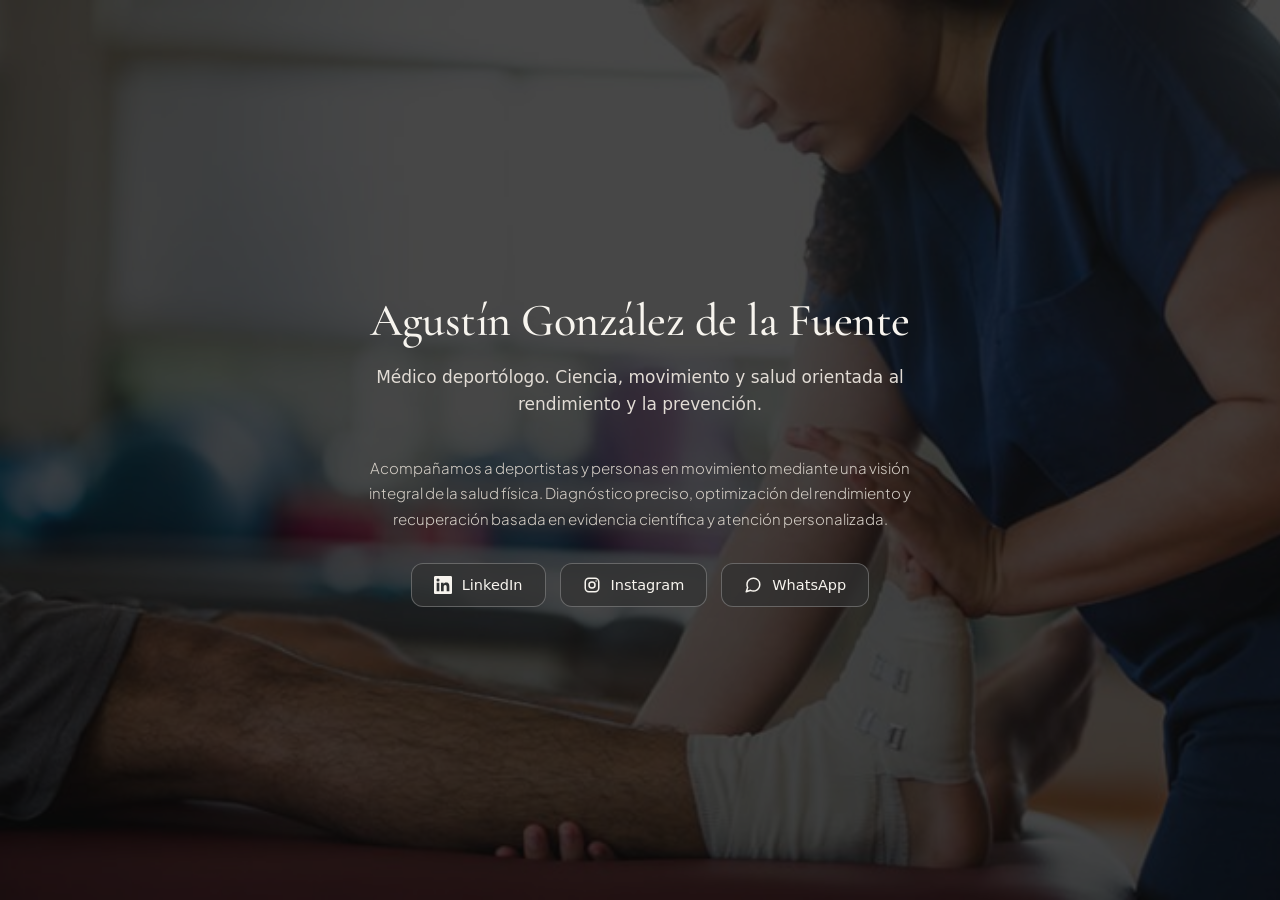
==== index2.html @ b2ecc8db "Add files via upload" ====
<!DOCTYPE html>
<html lang="es">
<head>
    <meta charset="UTF-8">
    <meta name="viewport" content="width=device-width, initial-scale=1.0">
    <title>Agustín González de la Fuente - Médico Deportólogo</title>
    <!-- Importamos fuentes de alta gama desde Google Fonts -->
    <link rel="preconnect" href="https://fonts.googleapis.com">
    <link rel="preconnect" href="https://fonts.gstatic.com" crossorigin>
    <link href="https://fonts.googleapis.com/css2?family=Cormorant+Garamond:ital,wght@0,400;0,500;1,400&family=Plus+Jakarta+Sans:wght@300;400;500&display=swap" rel="stylesheet">
    
    <!-- Conectamos con el archivo CSS -->
    <link rel="stylesheet" href="style.css">
    
    <!-- Estilos específicos con velo negro exagerado para probar legibilidad -->
    <style>
        body, html {
            font-family: 'Plus Jakarta Sans', sans-serif;
        }
        .hero-titulo {
            font-family: 'Cormorant Garamond', serif;
            font-size: 46px;
            font-weight: 500;
            letter-spacing: -0.5px;
        }
        /* Fondo con la imagen */
        .hero-background {
            background-image: url('clinica deporte web 2.jpg');
        }
        /* Velo negro exagerado (opacidad alta al 75% para máxima legibilidad) */
        .hero-overlay {
            background-color: rgba(10, 10, 10, 0.75); 
        }
        /* Botones con borde redondeado */
        .btn-minimal {
            border-radius: 12px;
        }
        /* Estilo para el párrafo extendido */
        .hero-bio-extendida {
            font-size: 15px;
            color: #d1cbc3;
            margin-bottom: 32px;
            line-height: 1.7;
            font-weight: 300;
            max-width: 580px;
            margin-left: auto;
            margin-right: auto;
        }
    </style>
</head>
<body>

    <!-- Contenedor con la imagen de fondo y el velo oscuro profundo -->
    <div class="hero-background">
        <div class="hero-overlay"></div>
        
        <div class="hero-contenido">
            <h1 class="hero-titulo">Agustín González de la Fuente</h1>
            <p class="hero-subtitulo">Médico deportólogo. Ciencia, movimiento y salud orientada al rendimiento y la prevención.</p>
            
            <!-- Texto extendido -->
            <p class="hero-bio-extendida">
                Acompañamos a deportistas y personas en movimiento mediante una visión integral de la salud física. Diagnóstico preciso, optimización del rendimiento y recuperación basada en evidencia científica y atención personalizada.
            </p>

            <!-- Botones minimalistas -->
            <div class="contenedor-botones">
                <!-- LinkedIn -->
                <a href="#" target="_blank" rel="noopener noreferrer" class="btn-minimal">
                    <svg class="icono-svg" xmlns="http://www.w3.org/2000/svg" width="18" height="18" viewBox="0 0 24 24" fill="currentColor">
                        <path d="M20.447 20.452h-3.554v-5.569c0-1.328-.027-3.037-1.852-3.037-1.853 0-2.136 1.445-2.136 2.939v5.667H9.35V9h3.414v1.561h.049c.476-.9 1.637-1.85 3.37-1.85 3.601 0 4.267 2.37 4.267 5.455v6.286zM5.337 7.433a2.062 2.062 0 1 1 0-4.124 2.062 2.062 0 0 1 0 4.124zM7.119 20.452H3.555V9h3.564v11.452zM22.225 0H1.771C.792 0 0 .774 0 1.729v20.542C0 23.227.792 24 1.771 24h20.451C23.2 24 24 23.227 24 22.271V1.729C24 .774 23.2 0 22.222 0h.003z"/>
                    </svg>
                    <span>LinkedIn</span>
                </a>

                <!-- Instagram -->
                <a href="#" target="_blank" rel="noopener noreferrer" class="btn-minimal">
                    <svg class="icono-svg" xmlns="http://www.w3.org/2000/svg" width="18" height="18" viewBox="0 0 24 24" fill="none" stroke="currentColor" stroke-width="2" stroke-linecap="round" stroke-linejoin="round">
                        <rect x="3" y="3" width="18" height="18" rx="5"/>
                        <circle cx="12" cy="12" r="4"/>
                        <circle cx="17.5" cy="6.5" r="1" fill="currentColor" stroke="none"/>
                    </svg>
                    <span>Instagram</span>
                </a>

                <!-- WhatsApp -->
                <a href="#" target="_blank" rel="noopener noreferrer" class="btn-minimal">
                    <svg class="icono-svg" xmlns="http://www.w3.org/2000/svg" width="18" height="18" viewBox="0 0 24 24" fill="none" stroke="currentColor" stroke-width="2" stroke-linecap="round" stroke-linejoin="round">
                        <path d="M21 11.5a8.38 8.38 0 0 1-.9 3.8 8.5 8.5 0 0 1-7.6 4.7 8.38 8.38 0 0 1-3.8-.9L3 21l1.9-5.7a8.38 8.38 0 0 1-.9-3.8 8.5 8.5 0 0 1 4.7-7.6 8.38 8.38 0 0 1 3.8-.9h.5a8.48 8.48 0 0 1 8 8v.5z"/>
                    </svg>
                    <span>WhatsApp</span>
                </a>
            </div>
        </div>
    </div>

</body>
</html>
---- style.css ----
/* Configuración general de la página inmersiva */
* {
    margin: 0;
    padding: 0;
    box-sizing: border-box;
}

body, html {
    height: 100%;
    font-family: 'Georgia', 'Times New Roman', serif;
}

/* Contenedor principal con la foto de fondo */
.hero-background {
    position: relative;
    width: 100%;
    height: 100vh;
    background-image: url('clinica deporte web.jpg');
    background-size: cover;
    background-position: center;
    display: flex;
    align-items: center;
    justify-content: center;
}

/* Velo oscuro sutil (Overlay) para asegurar que la foto brille pero el texto sea legible */
.hero-overlay {
    position: absolute;
    top: 0;
    left: 0;
    width: 100%;
    height: 100%;
    background-color: rgba(20, 20, 20, 0.45);
    z-index: 1;
}

/* Contenido flotante central */
.hero-contenido {
    position: relative;
    z-index: 2;
    text-align: center;
    max-width: 680px;
    padding: 0 24px;
    color: #f7f4ee;
}

/* Título H1 elegante */
.hero-titulo {
    font-size: 38px;
    font-weight: 400;
    letter-spacing: -0.5px;
    margin-bottom: 16px;
    line-height: 1.2;
}

/* Breve bio / subtítulo */
.hero-subtitulo {
    font-size: 17px;
    color: #e2dcd5;
    margin-bottom: 36px;
    line-height: 1.6;
    font-family: system-ui, -apple-system, sans-serif;
    font-weight: 300;
}

/* Contenedor de botones */
.contenedor-botones {
    display: flex;
    justify-content: center;
    gap: 14px;
    flex-wrap: wrap;
}

/* Estilo de los botones minimalistas */
.btn-minimal {
    display: inline-flex;
    align-items: center;
    gap: 10px;
    background-color: rgba(50, 50, 50, 0.75);
    color: #f7f4ee;
    border: 1px solid rgba(255, 255, 255, 0.25);
    padding: 12px 22px;
    border-radius: 6px;
    text-decoration: none;
    font-size: 14.5px;
    font-family: system-ui, -apple-system, sans-serif;
    font-weight: 500;
    backdrop-filter: blur(4px);
    transition: all 0.3s ease;
}

/* Efecto Hover: Pasa a blanco con texto oscuro */
.btn-minimal:hover {
    background-color: #ffffff;
    color: #1a1a1a;
    border-color: #ffffff;
    transform: translateY(-2px);
}

/* Ajustes para celulares */
@media (max-width: 600px) {
    .hero-titulo {
        font-size: 28px;
    }
    .hero-subtitulo {
        font-size: 15px;
    }
    .contenedor-botones {
        flex-direction: column;
        align-items: stretch;
    }
    .btn-minimal {
        justify-content: center;
    }
}
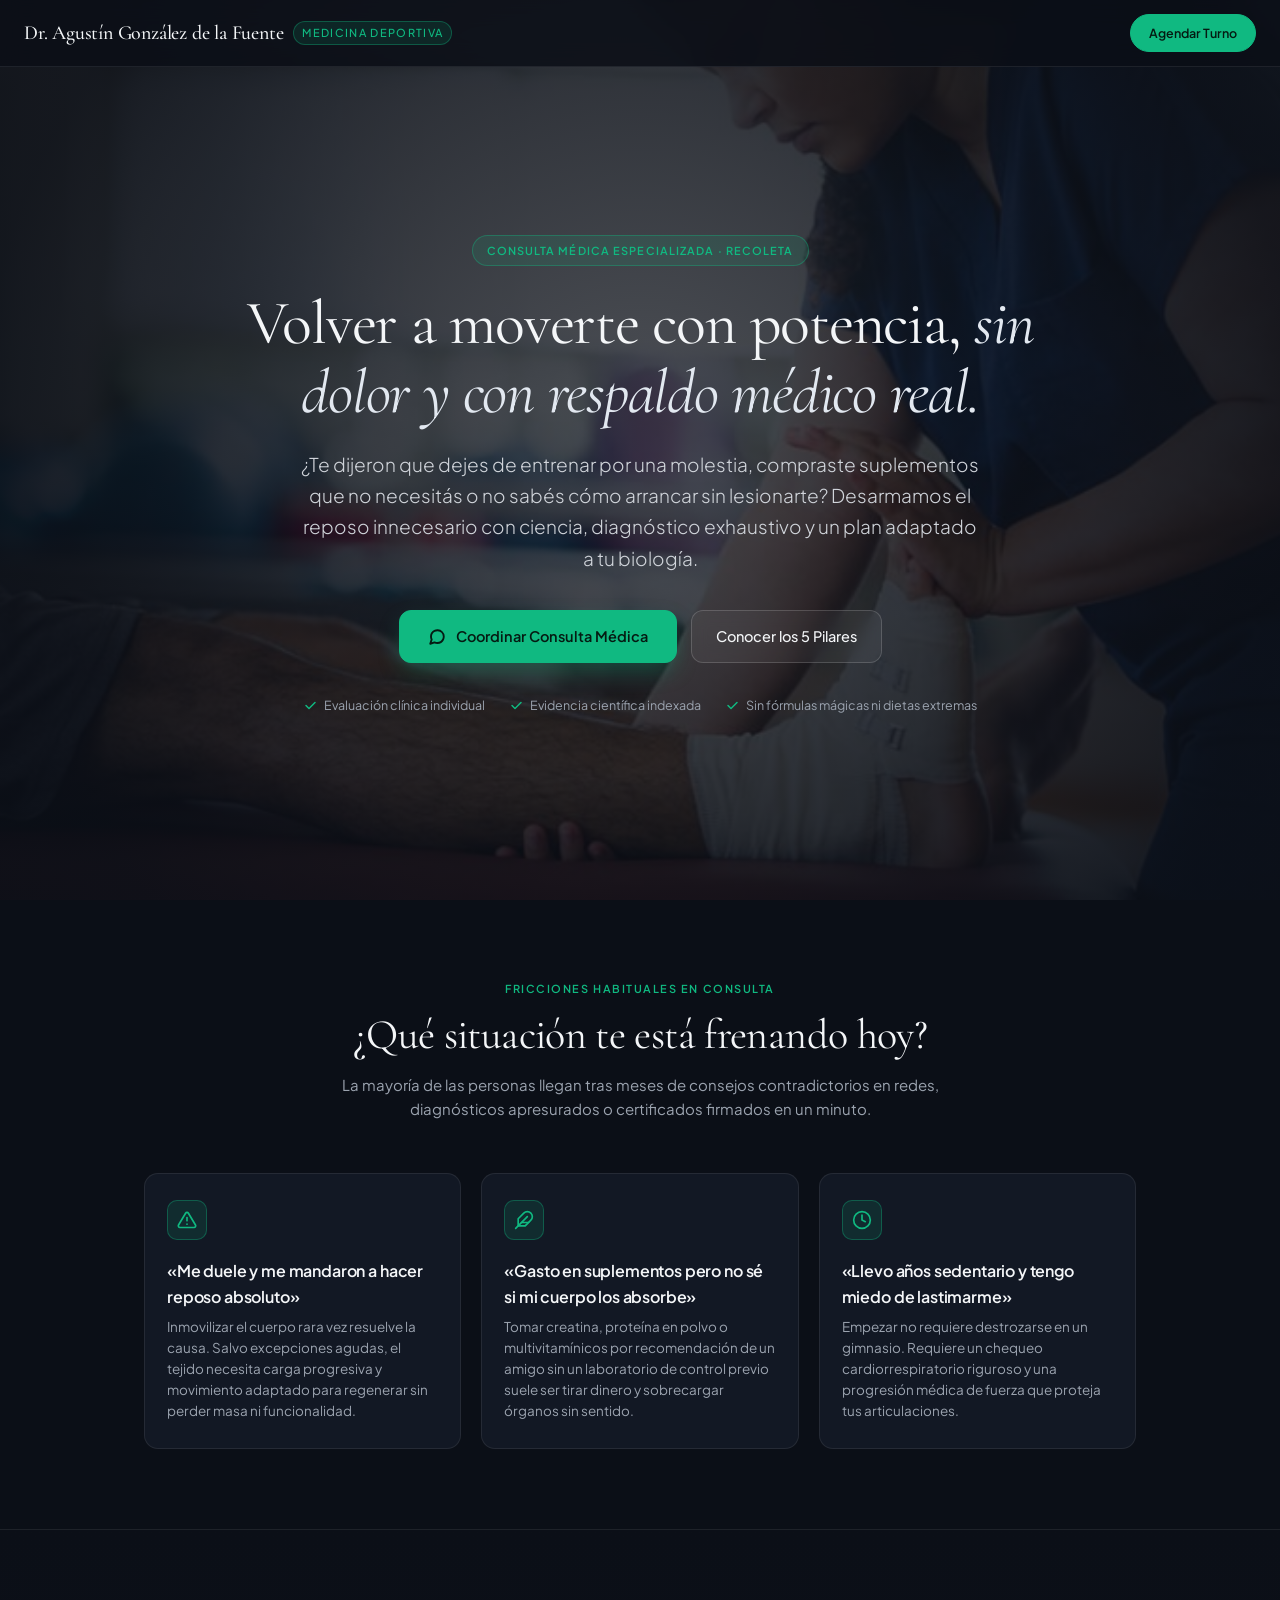
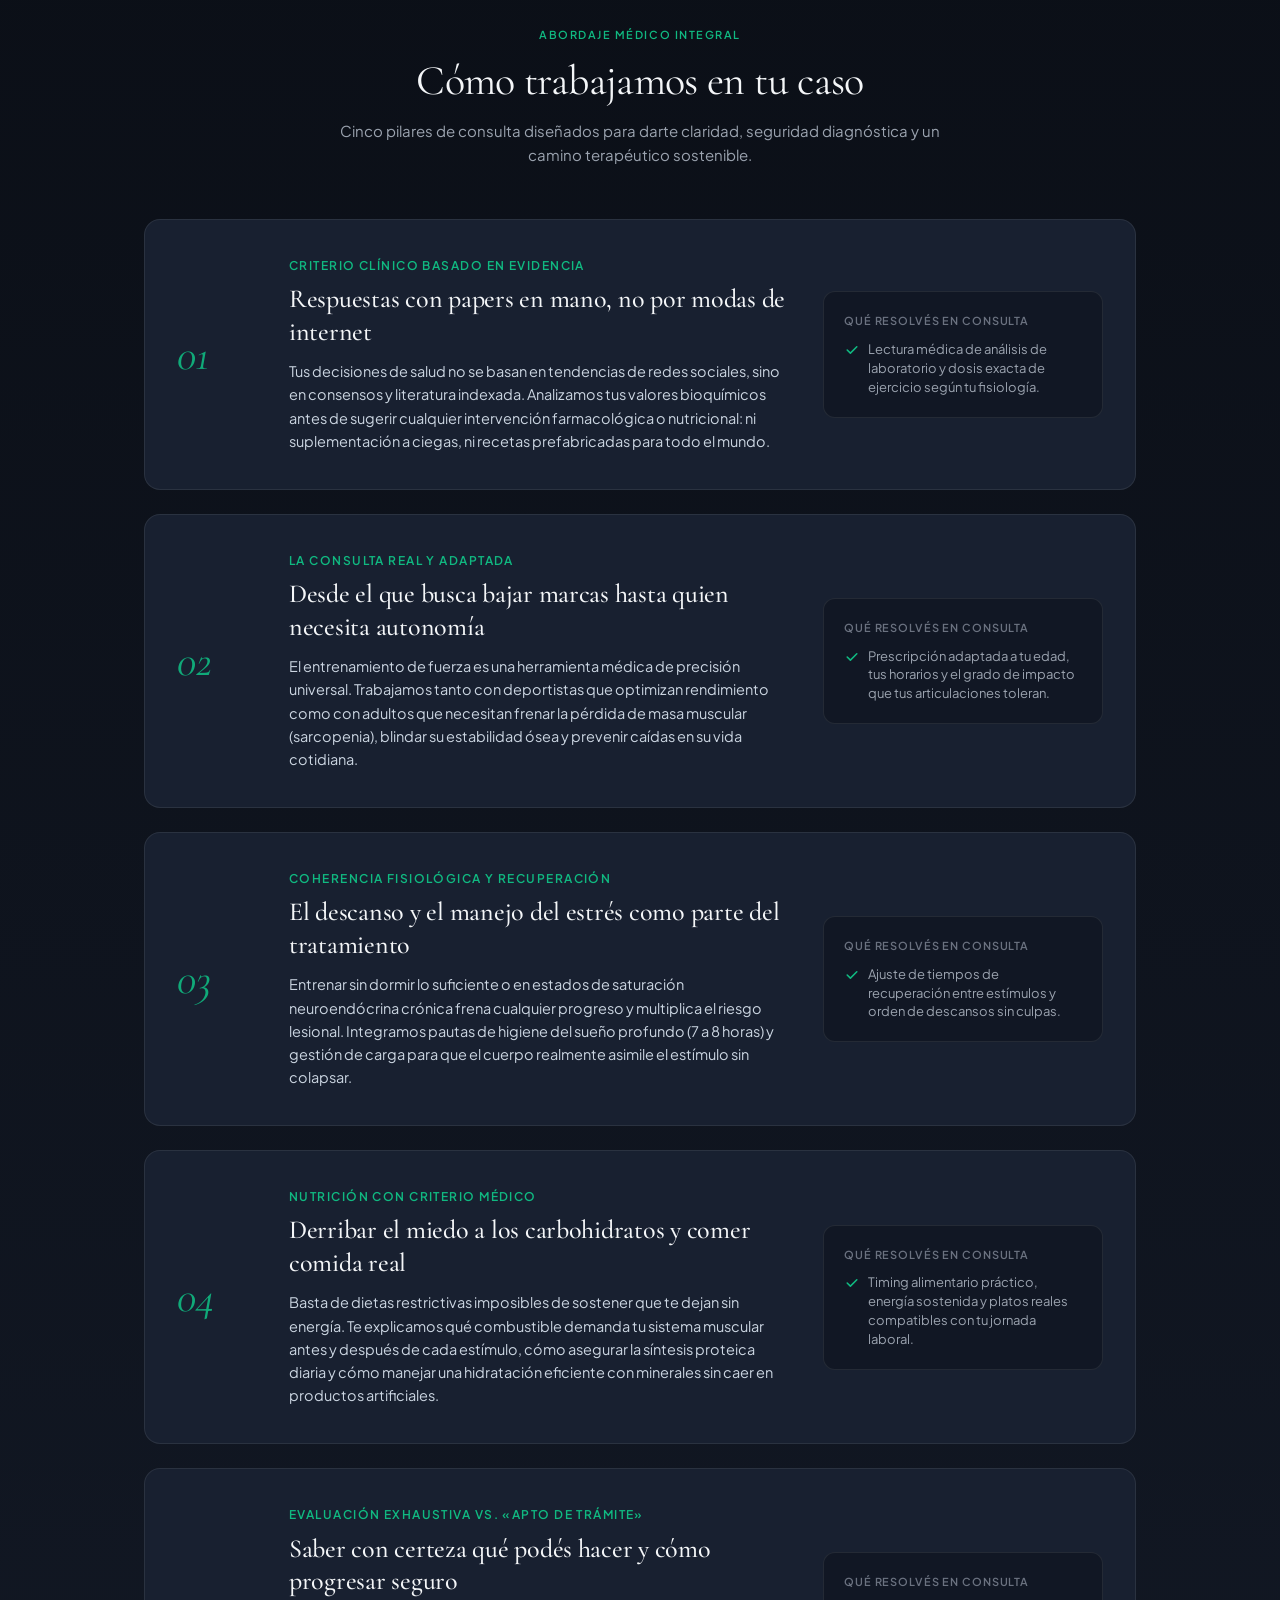
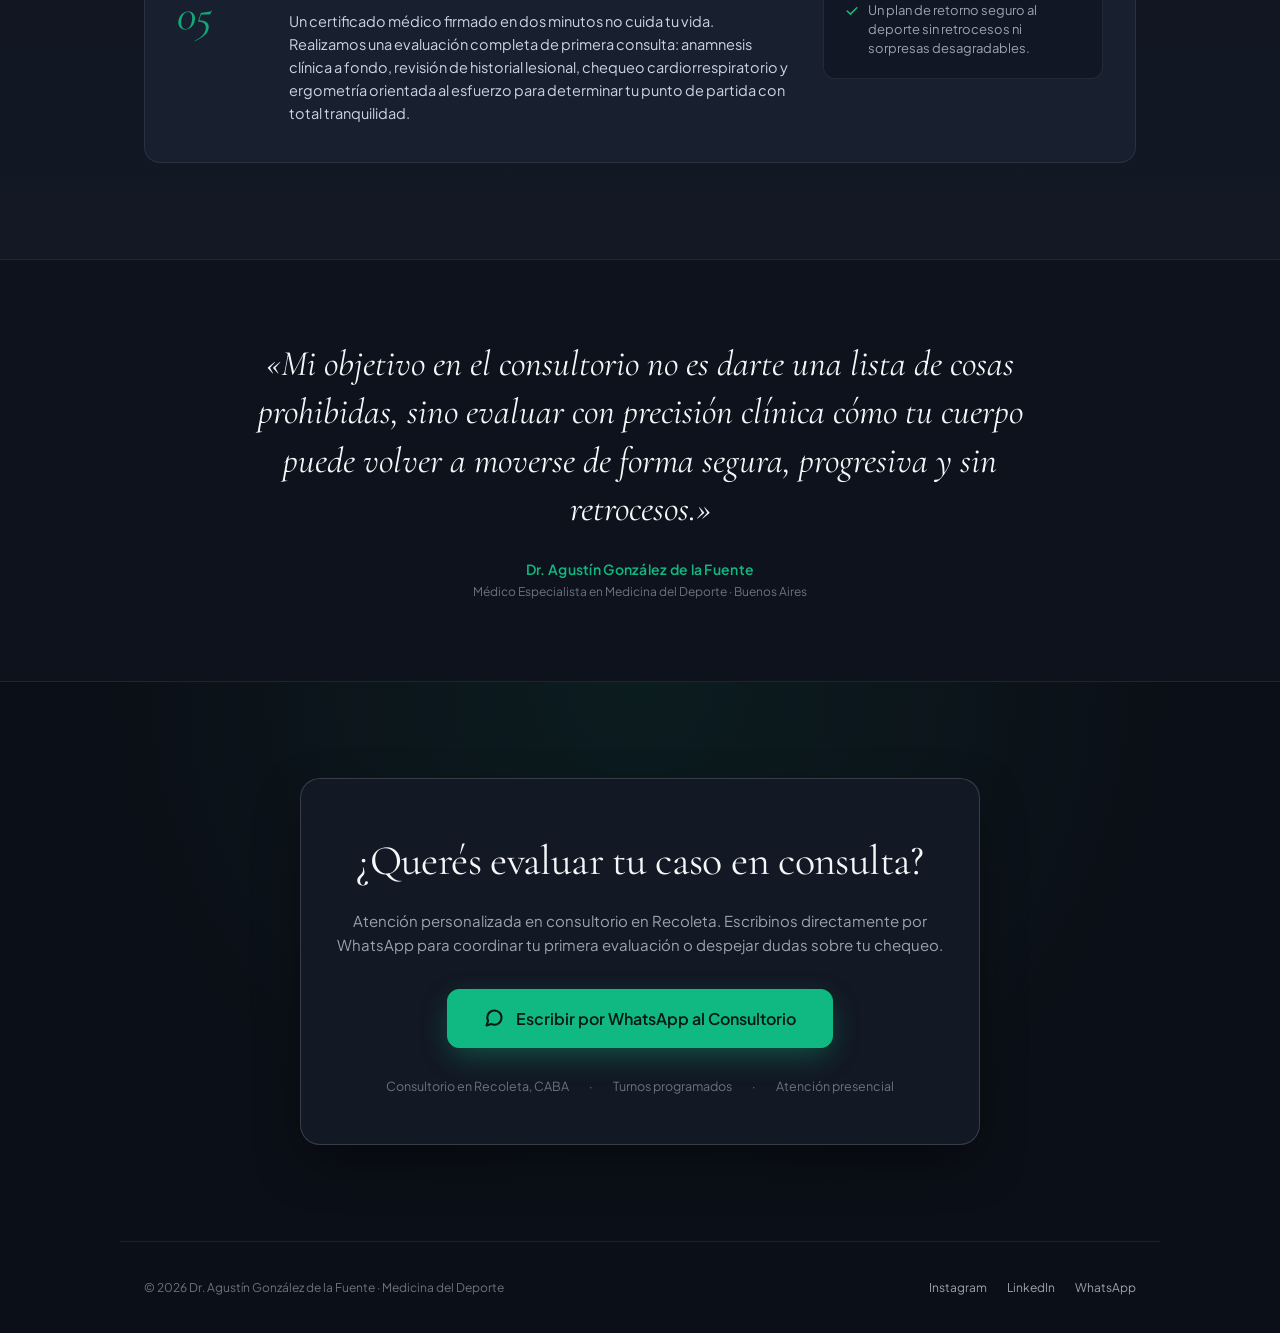
==== commit 07065b19: "Add files via upload" ====
--- a/index2.html
+++ b/index2.html
@@ -1,98 +1,924 @@
 <!DOCTYPE html>
 <html lang="es">
 <head>
-    <meta charset="UTF-8">
-    <meta name="viewport" content="width=device-width, initial-scale=1.0">
-    <title>Agustín González de la Fuente - Médico Deportólogo</title>
-    <!-- Importamos fuentes de alta gama desde Google Fonts -->
-    <link rel="preconnect" href="https://fonts.googleapis.com">
-    <link rel="preconnect" href="https://fonts.gstatic.com" crossorigin>
-    <link href="https://fonts.googleapis.com/css2?family=Cormorant+Garamond:ital,wght@0,400;0,500;1,400&family=Plus+Jakarta+Sans:wght@300;400;500&display=swap" rel="stylesheet">
-    
-    <!-- Conectamos con el archivo CSS -->
-    <link rel="stylesheet" href="style.css">
-    
-    <!-- Estilos específicos con velo negro exagerado para probar legibilidad -->
-    <style>
-        body, html {
-            font-family: 'Plus Jakarta Sans', sans-serif;
-        }
-        .hero-titulo {
-            font-family: 'Cormorant Garamond', serif;
-            font-size: 46px;
-            font-weight: 500;
-            letter-spacing: -0.5px;
-        }
-        /* Fondo con la imagen */
-        .hero-background {
-            background-image: url('clinica deporte web 2.jpg');
-        }
-        /* Velo negro exagerado (opacidad alta al 75% para máxima legibilidad) */
-        .hero-overlay {
-            background-color: rgba(10, 10, 10, 0.75); 
-        }
-        /* Botones con borde redondeado */
-        .btn-minimal {
-            border-radius: 12px;
-        }
-        /* Estilo para el párrafo extendido */
-        .hero-bio-extendida {
-            font-size: 15px;
-            color: #d1cbc3;
-            margin-bottom: 32px;
-            line-height: 1.7;
-            font-weight: 300;
-            max-width: 580px;
-            margin-left: auto;
-            margin-right: auto;
-        }
-    </style>
+  <meta charset="UTF-8">
+  <meta name="viewport" content="width=device-width, initial-scale=1.0">
+  <title>Dr. Agustín González de la Fuente · Medicina Deportiva & Rendimiento</title>
+  <meta name="description" content="Medicina del deporte con criterio clínico. Evaluación integral, retorno al movimiento sin dolor, nutrición basada en evidencia y prescripción médica personalizada en Recoleta, Buenos Aires.">
+  <link rel="preconnect" href="https://fonts.googleapis.com">
+  <link rel="preconnect" href="https://fonts.gstatic.com" crossorigin>
+  <link href="https://fonts.googleapis.com/css2?family=Cormorant+Garamond:ital,wght@0,400;0,500;0,600;1,400&family=Plus+Jakarta+Sans:wght@300;400;500;600;700&display=swap" rel="stylesheet">
+  <style>
+    *, *::before, *::after {
+      box-sizing: border-box;
+      margin: 0;
+      padding: 0;
+    }
+
+    :root {
+      --bg-dark: #0B0F17;
+      --bg-surface: #121824;
+      --bg-card: #182030;
+      --bg-card-hover: #1E283C;
+      --line: rgba(255, 255, 255, 0.08);
+      --line-strong: rgba(255, 255, 255, 0.16);
+      --text-main: #F4F6F8;
+      --text-muted: #9BA3AF;
+      --text-faint: #6B7280;
+      --accent-green: #10B981;
+      --accent-green-soft: rgba(16, 185, 129, 0.12);
+      --accent-green-border: rgba(16, 185, 129, 0.35);
+      --serif: 'Cormorant Garamond', Georgia, serif;
+      --sans: 'Plus Jakarta Sans', system-ui, -apple-system, sans-serif;
+    }
+
+    body {
+      background-color: var(--bg-dark);
+      color: var(--text-main);
+      font-family: var(--sans);
+      line-height: 1.6;
+      -webkit-font-smoothing: antialiased;
+      overflow-x: hidden;
+    }
+
+    /* Barra Superior Fija */
+    .topbar {
+      position: fixed;
+      top: 0;
+      left: 0;
+      width: 100%;
+      z-index: 50;
+      background: rgba(11, 15, 23, 0.85);
+      backdrop-filter: blur(12px);
+      border-bottom: 1px solid var(--line);
+      padding: 14px 24px;
+      display: flex;
+      justify-content: space-between;
+      align-items: center;
+    }
+
+    .topbar-brand {
+      font-family: var(--serif);
+      font-size: 20px;
+      font-weight: 500;
+      letter-spacing: -0.01em;
+      color: var(--text-main);
+      text-decoration: none;
+      display: flex;
+      align-items: center;
+      gap: 10px;
+    }
+
+    .topbar-brand span {
+      font-family: var(--sans);
+      font-size: 11px;
+      font-weight: 500;
+      text-transform: uppercase;
+      letter-spacing: 0.12em;
+      color: var(--accent-green);
+      padding: 2px 8px;
+      background: var(--accent-green-soft);
+      border: 1px solid var(--accent-green-border);
+      border-radius: 999px;
+    }
+
+    .topbar-actions {
+      display: flex;
+      align-items: center;
+      gap: 16px;
+    }
+
+    .btn-topbar {
+      display: inline-flex;
+      align-items: center;
+      gap: 8px;
+      padding: 8px 18px;
+      border-radius: 999px;
+      font-size: 12.5px;
+      font-weight: 600;
+      text-decoration: none;
+      transition: all 0.25s ease;
+      background: var(--accent-green);
+      color: #051A12;
+      border: 1px solid var(--accent-green);
+    }
+
+    .btn-topbar:hover {
+      background: #0ea372;
+      transform: translateY(-1px);
+    }
+
+    /* Hero */
+    .hero {
+      position: relative;
+      min-height: 100vh;
+      display: flex;
+      align-items: center;
+      justify-content: center;
+      padding: 120px 24px 70px;
+      background-image: url('clinica deporte web 2.jpg');
+      background-size: cover;
+      background-position: center;
+    }
+
+    .hero-overlay {
+      position: absolute;
+      inset: 0;
+      background: radial-gradient(circle at center, rgba(11, 15, 23, 0.72) 0%, rgba(11, 15, 23, 0.94) 85%);
+      z-index: 1;
+    }
+
+    .hero-container {
+      position: relative;
+      z-index: 2;
+      max-width: 820px;
+      text-align: center;
+      margin: 0 auto;
+    }
+
+    .pill-urgencia {
+      display: inline-flex;
+      align-items: center;
+      gap: 8px;
+      padding: 6px 14px;
+      border-radius: 999px;
+      font-size: 11px;
+      font-weight: 600;
+      text-transform: uppercase;
+      letter-spacing: 0.1em;
+      color: var(--accent-green);
+      background: var(--accent-green-soft);
+      border: 1px solid var(--accent-green-border);
+      margin-bottom: 24px;
+    }
+
+    .hero-title {
+      font-family: var(--serif);
+      font-size: clamp(36px, 5.2vw, 62px);
+      line-height: 1.1;
+      font-weight: 400;
+      letter-spacing: -0.02em;
+      color: var(--text-main);
+      margin-bottom: 22px;
+    }
+
+    .hero-title em {
+      font-style: italic;
+      color: #E2E8F0;
+    }
+
+    .hero-copy {
+      font-size: clamp(16px, 1.8vw, 19px);
+      line-height: 1.65;
+      color: #D1D5DB;
+      font-weight: 300;
+      max-width: 680px;
+      margin: 0 auto 36px;
+    }
+
+    .hero-ctas {
+      display: flex;
+      justify-content: center;
+      gap: 14px;
+      flex-wrap: wrap;
+      margin-bottom: 32px;
+    }
+
+    .btn-hero-primary {
+      display: inline-flex;
+      align-items: center;
+      gap: 10px;
+      padding: 14px 28px;
+      border-radius: 12px;
+      font-size: 14.5px;
+      font-weight: 600;
+      text-decoration: none;
+      background: var(--accent-green);
+      color: #051A12;
+      border: 1px solid var(--accent-green);
+      transition: all 0.25s ease;
+      box-shadow: 0 10px 25px -5px rgba(16, 185, 129, 0.35);
+    }
+
+    .btn-hero-primary:hover {
+      background: #0ea372;
+      transform: translateY(-2px);
+      box-shadow: 0 14px 30px -5px rgba(16, 185, 129, 0.45);
+    }
+
+    .btn-hero-secondary {
+      display: inline-flex;
+      align-items: center;
+      gap: 10px;
+      padding: 14px 24px;
+      border-radius: 12px;
+      font-size: 14.5px;
+      font-weight: 500;
+      text-decoration: none;
+      background: rgba(255, 255, 255, 0.05);
+      color: var(--text-main);
+      border: 1px solid var(--line-strong);
+      backdrop-filter: blur(8px);
+      transition: all 0.25s ease;
+    }
+
+    .btn-hero-secondary:hover {
+      background: rgba(255, 255, 255, 0.12);
+      border-color: rgba(255, 255, 255, 0.3);
+      transform: translateY(-2px);
+    }
+
+    .hero-specs {
+      display: flex;
+      justify-content: center;
+      gap: 24px;
+      flex-wrap: wrap;
+      font-size: 12.5px;
+      color: var(--text-muted);
+    }
+
+    .hero-spec-item {
+      display: inline-flex;
+      align-items: center;
+      gap: 6px;
+    }
+
+    .hero-spec-item svg {
+      color: var(--accent-green);
+    }
+
+    /* Contenedor General */
+    .container {
+      max-width: 1040px;
+      margin: 0 auto;
+      padding: 0 24px;
+    }
+
+    /* Sección de Preguntas Clínicas / Problemas */
+    .section-frustraciones {
+      padding: 80px 0;
+      background: var(--bg-dark);
+      border-bottom: 1px solid var(--line);
+    }
+
+    .section-header {
+      text-align: center;
+      max-width: 640px;
+      margin: 0 auto 52px;
+    }
+
+    .section-tag {
+      font-size: 11px;
+      text-transform: uppercase;
+      letter-spacing: 0.14em;
+      color: var(--accent-green);
+      font-weight: 600;
+      margin-bottom: 12px;
+    }
+
+    .section-title {
+      font-family: var(--serif);
+      font-size: clamp(28px, 3.4vw, 42px);
+      line-height: 1.18;
+      font-weight: 400;
+      letter-spacing: -0.015em;
+      color: var(--text-main);
+      margin-bottom: 14px;
+    }
+
+    .section-subtitle {
+      font-size: 15px;
+      color: var(--text-muted);
+      line-height: 1.6;
+    }
+
+    .grid-frustraciones {
+      display: grid;
+      grid-template-columns: repeat(3, 1fr);
+      gap: 20px;
+    }
+
+    .card-frustracion {
+      background: var(--bg-surface);
+      border: 1px solid var(--line);
+      border-radius: 14px;
+      padding: 26px 22px;
+      transition: all 0.25s ease;
+    }
+
+    .card-frustracion:hover {
+      border-color: var(--line-strong);
+      transform: translateY(-2px);
+    }
+
+    .icono-foco {
+      width: 40px;
+      height: 40px;
+      border-radius: 10px;
+      background: var(--accent-green-soft);
+      border: 1px solid var(--accent-green-border);
+      display: flex;
+      align-items: center;
+      justify-content: center;
+      color: var(--accent-green);
+      margin-bottom: 18px;
+    }
+
+    .card-frustracion h3 {
+      font-size: 16px;
+      font-weight: 600;
+      margin-bottom: 8px;
+      color: var(--text-main);
+      letter-spacing: -0.01em;
+    }
+
+    .card-frustracion p {
+      font-size: 13.5px;
+      color: var(--text-muted);
+      line-height: 1.55;
+    }
+
+    /* Grilla de los 5 Pilares Médicos */
+    .section-ejes {
+      padding: 96px 0;
+      background: linear-gradient(180deg, var(--bg-dark) 0%, var(--bg-surface) 100%);
+    }
+
+    .grid-ejes {
+      display: flex;
+      flex-direction: column;
+      gap: 24px;
+      margin-top: 48px;
+    }
+
+    .eje-card {
+      background: var(--bg-card);
+      border: 1px solid var(--line);
+      border-radius: 16px;
+      padding: 36px 32px;
+      display: grid;
+      grid-template-columns: 80px 1fr 280px;
+      gap: 32px;
+      align-items: center;
+      transition: all 0.3s ease;
+    }
+
+    .eje-card:hover {
+      background: var(--bg-card-hover);
+      border-color: var(--line-strong);
+    }
+
+    .eje-num {
+      font-family: var(--serif);
+      font-size: 44px;
+      font-weight: 400;
+      font-style: italic;
+      color: var(--accent-green);
+      line-height: 1;
+      opacity: 0.9;
+    }
+
+    .eje-body h3 {
+      font-size: 12px;
+      text-transform: uppercase;
+      letter-spacing: 0.12em;
+      color: var(--accent-green);
+      font-weight: 600;
+      margin-bottom: 8px;
+    }
+
+    .eje-body h4 {
+      font-family: var(--serif);
+      font-size: 26px;
+      font-weight: 500;
+      line-height: 1.25;
+      color: var(--text-main);
+      letter-spacing: -0.01em;
+      margin-bottom: 12px;
+    }
+
+    .eje-body p {
+      font-size: 14.5px;
+      color: #CBD5E1;
+      line-height: 1.6;
+    }
+
+    .eje-aside {
+      background: rgba(11, 15, 23, 0.45);
+      border: 1px solid var(--line);
+      border-radius: 12px;
+      padding: 20px;
+    }
+
+    .eje-aside-title {
+      font-size: 11px;
+      text-transform: uppercase;
+      letter-spacing: 0.08em;
+      color: var(--text-faint);
+      margin-bottom: 10px;
+      font-weight: 600;
+    }
+
+    .eje-aside-point {
+      display: flex;
+      align-items: flex-start;
+      gap: 8px;
+      font-size: 13px;
+      color: var(--text-muted);
+      line-height: 1.45;
+    }
+
+    .eje-aside-point svg {
+      flex-shrink: 0;
+      color: var(--accent-green);
+      margin-top: 2px;
+    }
+
+    /* Manifiesto / Cita Médica Central */
+    .section-cita {
+      padding: 80px 0;
+      border-top: 1px solid var(--line);
+      border-bottom: 1px solid var(--line);
+      background: #0D121D;
+      text-align: center;
+    }
+
+    .cita-box {
+      max-width: 780px;
+      margin: 0 auto;
+    }
+
+    .cita-texto {
+      font-family: var(--serif);
+      font-size: clamp(24px, 3.2vw, 36px);
+      line-height: 1.35;
+      font-weight: 400;
+      font-style: italic;
+      color: var(--text-main);
+      margin-bottom: 24px;
+    }
+
+    .cita-autor {
+      font-size: 14px;
+      font-weight: 600;
+      color: var(--accent-green);
+      letter-spacing: 0.02em;
+    }
+
+    .cita-cargo {
+      font-size: 12px;
+      color: var(--text-faint);
+      margin-top: 2px;
+    }
+
+    /* Consulta y Conversión Directa */
+    .section-conversion {
+      padding: 96px 0;
+      text-align: center;
+      background: radial-gradient(circle at top, rgba(16, 185, 129, 0.08) 0%, transparent 65%);
+    }
+
+    .box-conversion {
+      max-width: 680px;
+      margin: 0 auto;
+      background: var(--bg-surface);
+      border: 1px solid var(--line-strong);
+      border-radius: 20px;
+      padding: 48px 36px;
+      box-shadow: 0 20px 50px -10px rgba(0, 0, 0, 0.5);
+    }
+
+    .box-conversion h2 {
+      font-family: var(--serif);
+      font-size: clamp(30px, 3.6vw, 42px);
+      font-weight: 400;
+      margin-bottom: 14px;
+      letter-spacing: -0.015em;
+    }
+
+    .box-conversion p {
+      font-size: 15px;
+      color: var(--text-muted);
+      line-height: 1.6;
+      margin-bottom: 32px;
+    }
+
+    .btn-agenda-grande {
+      display: inline-flex;
+      align-items: center;
+      gap: 12px;
+      padding: 16px 36px;
+      border-radius: 12px;
+      font-size: 16px;
+      font-weight: 600;
+      text-decoration: none;
+      background: var(--accent-green);
+      color: #051A12;
+      border: 1px solid var(--accent-green);
+      transition: all 0.25s ease;
+      box-shadow: 0 10px 30px -5px rgba(16, 185, 129, 0.4);
+    }
+
+    .btn-agenda-grande:hover {
+      background: #0ea372;
+      transform: translateY(-2px);
+      box-shadow: 0 16px 36px -5px rgba(16, 185, 129, 0.5);
+    }
+
+    .info-consultorio {
+      margin-top: 28px;
+      display: flex;
+      justify-content: center;
+      gap: 20px;
+      flex-wrap: wrap;
+      font-size: 12.5px;
+      color: var(--text-faint);
+    }
+
+    /* Footer */
+    .footer {
+      border-top: 1px solid var(--line);
+      padding: 36px 24px;
+      font-size: 12px;
+      color: var(--text-faint);
+      display: flex;
+      justify-content: space-between;
+      align-items: center;
+      max-width: 1040px;
+      margin: 0 auto;
+      flex-wrap: wrap;
+      gap: 16px;
+    }
+
+    .footer-links a {
+      color: var(--text-muted);
+      text-decoration: none;
+      margin-left: 18px;
+      transition: color 0.2s ease;
+    }
+
+    .footer-links a:hover {
+      color: var(--accent-green);
+    }
+
+    /* Botón Flotante Mobile */
+    .btn-flotante-mobile {
+      display: none;
+      position: fixed;
+      bottom: 20px;
+      left: 20px;
+      right: 20px;
+      z-index: 99;
+      background: var(--accent-green);
+      color: #051A12;
+      font-weight: 700;
+      font-size: 15px;
+      padding: 14px 20px;
+      border-radius: 14px;
+      text-align: center;
+      text-decoration: none;
+      box-shadow: 0 12px 30px rgba(0, 0, 0, 0.7);
+      align-items: center;
+      justify-content: center;
+      gap: 8px;
+    }
+
+    /* Responsive */
+    @media (max-width: 900px) {
+      .grid-frustraciones {
+        grid-template-columns: 1fr;
+      }
+
+      .eje-card {
+        grid-template-columns: 1fr;
+        gap: 20px;
+        padding: 28px 24px;
+      }
+
+      .eje-num {
+        font-size: 32px;
+      }
+
+      .eje-aside {
+        margin-top: 8px;
+      }
+    }
+
+    @media (max-width: 640px) {
+      .topbar {
+        padding: 12px 16px;
+      }
+
+      .topbar-brand span {
+        display: none;
+      }
+
+      .hero {
+        padding: 100px 16px 60px;
+      }
+
+      .hero-ctas {
+        flex-direction: column;
+        align-items: stretch;
+      }
+
+      .btn-hero-primary, .btn-hero-secondary {
+        justify-content: center;
+      }
+
+      .box-conversion {
+        padding: 32px 20px;
+      }
+
+      .btn-flotante-mobile {
+        display: flex;
+      }
+
+      body {
+        padding-bottom: 70px;
+      }
+
+      .footer {
+        flex-direction: column;
+        align-items: flex-start;
+      }
+
+      .footer-links a {
+        margin-left: 0;
+        margin-right: 16px;
+      }
+    }
+  </style>
 </head>
 <body>
 
-    <!-- Contenedor con la imagen de fondo y el velo oscuro profundo -->
-    <div class="hero-background">
-        <div class="hero-overlay"></div>
+  <!-- Barra Superior -->
+  <header class="topbar">
+    <a href="#" class="topbar-brand">
+      Dr. Agustín González de la Fuente
+      <span>Medicina Deportiva</span>
+    </a>
+    <div class="topbar-actions">
+      <a href="https://wa.me/5491158534321?text=Hola%20Dr.%20Agust%C3%ADn,%20quisiera%20coordinar%20una%20consulta%20m%C3%A9dica." class="btn-topbar" target="_blank" rel="noopener">
+        <span>Agendar Turno</span>
+      </a>
+    </div>
+  </header>
+
+  <!-- Hero enfocado en el dolor del paciente -->
+  <section class="hero">
+    <div class="hero-overlay"></div>
+    <div class="hero-container">
+      <div class="pill-urgencia">Consulta Médica Especializada · Recoleta</div>
+      <h1 class="hero-title">
+        Volver a moverte con potencia, <em>sin dolor y con respaldo médico real.</em>
+      </h1>
+      <p class="hero-copy">
+        ¿Te dijeron que dejes de entrenar por una molestia, compraste suplementos que no necesitás o no sabés cómo arrancar sin lesionarte? Desarmamos el reposo innecesario con ciencia, diagnóstico exhaustivo y un plan adaptado a tu biología.
+      </p>
+      <div class="hero-ctas">
+        <a href="https://wa.me/5491158534321?text=Hola%20Dr.%20Agust%C3%ADn,%20quiero%20hacer%20una%20primera%20consulta%20deportol%C3%B3gica." class="btn-hero-primary" target="_blank" rel="noopener">
+          <svg width="18" height="18" viewBox="0 0 24 24" fill="none" stroke="currentColor" stroke-width="2.5" stroke-linecap="round" stroke-linejoin="round">
+            <path d="M21 11.5a8.38 8.38 0 0 1-.9 3.8 8.5 8.5 0 0 1-7.6 4.7 8.38 8.38 0 0 1-3.8-.9L3 21l1.9-5.7a8.38 8.38 0 0 1-.9-3.8 8.5 8.5 0 0 1 4.7-7.6 8.38 8.38 0 0 1 3.8-.9h.5a8.48 8.48 0 0 1 8 8v.5z"/>
+          </svg>
+          Coordinar Consulta Médica
+        </a>
+        <a href="#soluciones" class="btn-hero-secondary">
+          Conocer los 5 Pilares
+        </a>
+      </div>
+      <div class="hero-specs">
+        <div class="hero-spec-item">
+          <svg width="15" height="15" viewBox="0 0 20 20" fill="currentColor"><path fill-rule="evenodd" d="M16.707 5.293a1 1 0 010 1.414l-8 8a1 1 0 01-1.414 0l-4-4a1 1 0 011.414-1.414L8 12.586l7.293-7.293a1 1 0 011.414 0z" clip-rule="evenodd"/></svg>
+          Evaluación clínica individual
+        </div>
+        <div class="hero-spec-item">
+          <svg width="15" height="15" viewBox="0 0 20 20" fill="currentColor"><path fill-rule="evenodd" d="M16.707 5.293a1 1 0 010 1.414l-8 8a1 1 0 01-1.414 0l-4-4a1 1 0 011.414-1.414L8 12.586l7.293-7.293a1 1 0 011.414 0z" clip-rule="evenodd"/></svg>
+          Evidencia científica indexada
+        </div>
+        <div class="hero-spec-item">
+          <svg width="15" height="15" viewBox="0 0 20 20" fill="currentColor"><path fill-rule="evenodd" d="M16.707 5.293a1 1 0 010 1.414l-8 8a1 1 0 01-1.414 0l-4-4a1 1 0 011.414-1.414L8 12.586l7.293-7.293a1 1 0 011.414 0z" clip-rule="evenodd"/></svg>
+          Sin fórmulas mágicas ni dietas extremas
+        </div>
+      </div>
+    </div>
+  </section>
+
+  <!-- Fricciones comunes que traen los pacientes a consulta -->
+  <section class="section-frustraciones">
+    <div class="container">
+      <div class="section-header">
+        <div class="section-tag">Fricciones habituales en consulta</div>
+        <h2 class="section-title">¿Qué situación te está frenando hoy?</h2>
+        <p class="section-subtitle">La mayoría de las personas llegan tras meses de consejos contradictorios en redes, diagnósticos apresurados o certificados firmados en un minuto.</p>
+      </div>
+
+      <div class="grid-frustraciones">
+        <div class="card-frustracion">
+          <div class="icono-foco">
+            <svg width="20" height="20" viewBox="0 0 24 24" fill="none" stroke="currentColor" stroke-width="2" stroke-linecap="round" stroke-linejoin="round">
+              <path d="M10.29 3.86L1.82 18a2 2 0 0 0 1.71 3h16.94a2 2 0 0 0 1.71-3L13.71 3.86a2 2 0 0 0-3.42 0z"/>
+              <line x1="12" y1="9" x2="12" y2="13"/>
+              <line x1="12" y1="17" x2="12.01" y2="17"/>
+            </svg>
+          </div>
+          <h3>«Me duele y me mandaron a hacer reposo absoluto»</h3>
+          <p>Inmovilizar el cuerpo rara vez resuelve la causa. Salvo excepciones agudas, el tejido necesita carga progresiva y movimiento adaptado para regenerar sin perder masa ni funcionalidad.</p>
+        </div>
+
+        <div class="card-frustracion">
+          <div class="icono-foco">
+            <svg width="20" height="20" viewBox="0 0 24 24" fill="none" stroke="currentColor" stroke-width="2" stroke-linecap="round" stroke-linejoin="round">
+              <path d="M20.24 12.24a6 6 0 0 0-8.49-8.49L5 10.5V19h8.5z"/>
+              <line x1="16" y1="8" x2="2" y2="22"/>
+              <line x1="17.5" y1="15" x2="9" y2="15"/>
+            </svg>
+          </div>
+          <h3>«Gasto en suplementos pero no sé si mi cuerpo los absorbe»</h3>
+          <p>Tomar creatina, proteína en polvo o multivitamínicos por recomendación de un amigo sin un laboratorio de control previo suele ser tirar dinero y sobrecargar órganos sin sentido.</p>
+        </div>
+
+        <div class="card-frustracion">
+          <div class="icono-foco">
+            <svg width="20" height="20" viewBox="0 0 24 24" fill="none" stroke="currentColor" stroke-width="2" stroke-linecap="round" stroke-linejoin="round">
+              <circle cx="12" cy="12" r="10"/>
+              <polyline points="12 6 12 12 16 14"/>
+            </svg>
+          </div>
+          <h3>«Llevo años sedentario y tengo miedo de lastimarme»</h3>
+          <p>Empezar no requiere destrozarse en un gimnasio. Requiere un chequeo cardiorrespiratorio riguroso y una progresión médica de fuerza que proteja tus articulaciones.</p>
+        </div>
+      </div>
+    </div>
+  </section>
+
+  <!-- Los 5 Ejes Clínicos (Reorientados al paciente y sus dolores) -->
+  <section class="section-ejes" id="soluciones">
+    <div class="container">
+      <div class="section-header">
+        <div class="section-tag">Abordaje Médico Integral</div>
+        <h2 class="section-title">Cómo trabajamos en tu caso</h2>
+        <p class="section-subtitle">Cinco pilares de consulta diseñados para darte claridad, seguridad diagnóstica y un camino terapéutico sostenible.</p>
+      </div>
+
+      <div class="grid-ejes">
         
-        <div class="hero-contenido">
-            <h1 class="hero-titulo">Agustín González de la Fuente</h1>
-            <p class="hero-subtitulo">Médico deportólogo. Ciencia, movimiento y salud orientada al rendimiento y la prevención.</p>
-            
-            <!-- Texto extendido -->
-            <p class="hero-bio-extendida">
-                Acompañamos a deportistas y personas en movimiento mediante una visión integral de la salud física. Diagnóstico preciso, optimización del rendimiento y recuperación basada en evidencia científica y atención personalizada.
+        <!-- EJE 01 -->
+        <article class="eje-card">
+          <div class="eje-num">01</div>
+          <div class="eje-body">
+            <h3>Criterio Clínico Basado en Evidencia</h3>
+            <h4>Respuestas con papers en mano, no por modas de internet</h4>
+            <p>
+              Tus decisiones de salud no se basan en tendencias de redes sociales, sino en consensos y literatura indexada. Analizamos tus valores bioquímicos antes de sugerir cualquier intervención farmacológica o nutricional: ni suplementación a ciegas, ni recetas prefabricadas para todo el mundo.
             </p>
-
-            <!-- Botones minimalistas -->
-            <div class="contenedor-botones">
-                <!-- LinkedIn -->
-                <a href="#" target="_blank" rel="noopener noreferrer" class="btn-minimal">
-                    <svg class="icono-svg" xmlns="http://www.w3.org/2000/svg" width="18" height="18" viewBox="0 0 24 24" fill="currentColor">
-                        <path d="M20.447 20.452h-3.554v-5.569c0-1.328-.027-3.037-1.852-3.037-1.853 0-2.136 1.445-2.136 2.939v5.667H9.35V9h3.414v1.561h.049c.476-.9 1.637-1.85 3.37-1.85 3.601 0 4.267 2.37 4.267 5.455v6.286zM5.337 7.433a2.062 2.062 0 1 1 0-4.124 2.062 2.062 0 0 1 0 4.124zM7.119 20.452H3.555V9h3.564v11.452zM22.225 0H1.771C.792 0 0 .774 0 1.729v20.542C0 23.227.792 24 1.771 24h20.451C23.2 24 24 23.227 24 22.271V1.729C24 .774 23.2 0 22.222 0h.003z"/>
-                    </svg>
-                    <span>LinkedIn</span>
-                </a>
-
-                <!-- Instagram -->
-                <a href="#" target="_blank" rel="noopener noreferrer" class="btn-minimal">
-                    <svg class="icono-svg" xmlns="http://www.w3.org/2000/svg" width="18" height="18" viewBox="0 0 24 24" fill="none" stroke="currentColor" stroke-width="2" stroke-linecap="round" stroke-linejoin="round">
-                        <rect x="3" y="3" width="18" height="18" rx="5"/>
-                        <circle cx="12" cy="12" r="4"/>
-                        <circle cx="17.5" cy="6.5" r="1" fill="currentColor" stroke="none"/>
-                    </svg>
-                    <span>Instagram</span>
-                </a>
-
-                <!-- WhatsApp -->
-                <a href="#" target="_blank" rel="noopener noreferrer" class="btn-minimal">
-                    <svg class="icono-svg" xmlns="http://www.w3.org/2000/svg" width="18" height="18" viewBox="0 0 24 24" fill="none" stroke="currentColor" stroke-width="2" stroke-linecap="round" stroke-linejoin="round">
-                        <path d="M21 11.5a8.38 8.38 0 0 1-.9 3.8 8.5 8.5 0 0 1-7.6 4.7 8.38 8.38 0 0 1-3.8-.9L3 21l1.9-5.7a8.38 8.38 0 0 1-.9-3.8 8.5 8.5 0 0 1 4.7-7.6 8.38 8.38 0 0 1 3.8-.9h.5a8.48 8.48 0 0 1 8 8v.5z"/>
-                    </svg>
-                    <span>WhatsApp</span>
-                </a>
+          </div>
+          <div class="eje-aside">
+            <div class="eje-aside-title">Qué resolvés en consulta</div>
+            <div class="eje-aside-point">
+              <svg width="16" height="16" viewBox="0 0 20 20" fill="currentColor"><path fill-rule="evenodd" d="M16.707 5.293a1 1 0 010 1.414l-8 8a1 1 0 01-1.414 0l-4-4a1 1 0 011.414-1.414L8 12.586l7.293-7.293a1 1 0 011.414 0z" clip-rule="evenodd"/></svg>
+              <span>Lectura médica de análisis de laboratorio y dosis exacta de ejercicio según tu fisiología.</span>
             </div>
+          </div>
+        </article>
+
+        <!-- EJE 02 -->
+        <article class="eje-card">
+          <div class="eje-num">02</div>
+          <div class="eje-body">
+            <h3>La Consulta Real y Adaptada</h3>
+            <h4>Desde el que busca bajar marcas hasta quien necesita autonomía</h4>
+            <p>
+              El entrenamiento de fuerza es una herramienta médica de precisión universal. Trabajamos tanto con deportistas que optimizan rendimiento como con adultos que necesitan frenar la pérdida de masa muscular (sarcopenia), blindar su estabilidad ósea y prevenir caídas en su vida cotidiana.
+            </p>
+          </div>
+          <div class="eje-aside">
+            <div class="eje-aside-title">Qué resolvés en consulta</div>
+            <div class="eje-aside-point">
+              <svg width="16" height="16" viewBox="0 0 20 20" fill="currentColor"><path fill-rule="evenodd" d="M16.707 5.293a1 1 0 010 1.414l-8 8a1 1 0 01-1.414 0l-4-4a1 1 0 011.414-1.414L8 12.586l7.293-7.293a1 1 0 011.414 0z" clip-rule="evenodd"/></svg>
+              <span>Prescripción adaptada a tu edad, tus horarios y el grado de impacto que tus articulaciones toleran.</span>
+            </div>
+          </div>
+        </article>
+
+        <!-- EJE 03 -->
+        <article class="eje-card">
+          <div class="eje-num">03</div>
+          <div class="eje-body">
+            <h3>Coherencia Fisiológica y Recuperación</h3>
+            <h4>El descanso y el manejo del estrés como parte del tratamiento</h4>
+            <p>
+              Entrenar sin dormir lo suficiente o en estados de saturación neuroendócrina crónica frena cualquier progreso y multiplica el riesgo lesional. Integramos pautas de higiene del sueño profundo (7 a 8 horas) y gestión de carga para que el cuerpo realmente asimile el estímulo sin colapsar.
+            </p>
+          </div>
+          <div class="eje-aside">
+            <div class="eje-aside-title">Qué resolvés en consulta</div>
+            <div class="eje-aside-point">
+              <svg width="16" height="16" viewBox="0 0 20 20" fill="currentColor"><path fill-rule="evenodd" d="M16.707 5.293a1 1 0 010 1.414l-8 8a1 1 0 01-1.414 0l-4-4a1 1 0 011.414-1.414L8 12.586l7.293-7.293a1 1 0 011.414 0z" clip-rule="evenodd"/></svg>
+              <span>Ajuste de tiempos de recuperación entre estímulos y orden de descansos sin culpas.</span>
+            </div>
+          </div>
+        </article>
+
+        <!-- EJE 04 -->
+        <article class="eje-card">
+          <div class="eje-num">04</div>
+          <div class="eje-body">
+            <h3>Nutrición con Criterio Médico</h3>
+            <h4>Derribar el miedo a los carbohidratos y comer comida real</h4>
+            <p>
+              Basta de dietas restrictivas imposibles de sostener que te dejan sin energía. Te explicamos qué combustible demanda tu sistema muscular antes y después de cada estímulo, cómo asegurar la síntesis proteica diaria y cómo manejar una hidratación eficiente con minerales sin caer en productos artificiales.
+            </p>
+          </div>
+          <div class="eje-aside">
+            <div class="eje-aside-title">Qué resolvés en consulta</div>
+            <div class="eje-aside-point">
+              <svg width="16" height="16" viewBox="0 0 20 20" fill="currentColor"><path fill-rule="evenodd" d="M16.707 5.293a1 1 0 010 1.414l-8 8a1 1 0 01-1.414 0l-4-4a1 1 0 011.414-1.414L8 12.586l7.293-7.293a1 1 0 011.414 0z" clip-rule="evenodd"/></svg>
+              <span>Timing alimentario práctico, energía sostenida y platos reales compatibles con tu jornada laboral.</span>
+            </div>
+          </div>
+        </article>
+
+        <!-- EJE 05 -->
+        <article class="eje-card">
+          <div class="eje-num">05</div>
+          <div class="eje-body">
+            <h3>Evaluación Exhaustiva vs. «Apto de Trámite»</h3>
+            <h4>Saber con certeza qué podés hacer y cómo progresar seguro</h4>
+            <p>
+              Un certificado médico firmado en dos minutos no cuida tu vida. Realizamos una evaluación completa de primera consulta: anamnesis clínica a fondo, revisión de historial lesional, chequeo cardiorrespiratorio y ergometría orientada al esfuerzo para determinar tu punto de partida con total tranquilidad.
+            </p>
+          </div>
+          <div class="eje-aside">
+            <div class="eje-aside-title">Qué resolvés en consulta</div>
+            <div class="eje-aside-point">
+              <svg width="16" height="16" viewBox="0 0 20 20" fill="currentColor"><path fill-rule="evenodd" d="M16.707 5.293a1 1 0 010 1.414l-8 8a1 1 0 01-1.414 0l-4-4a1 1 0 011.414-1.414L8 12.586l7.293-7.293a1 1 0 011.414 0z" clip-rule="evenodd"/></svg>
+              <span>Un plan de retorno seguro al deporte sin retrocesos ni sorpresas desagradables.</span>
+            </div>
+          </div>
+        </article>
+
+      </div>
+    </div>
+  </section>
+
+  <!-- Cita central de autoridad y confianza -->
+  <section class="section-cita">
+    <div class="container">
+      <div class="cita-box">
+        <blockquote class="cita-texto">
+          «Mi objetivo en el consultorio no es darte una lista de cosas prohibidas, sino evaluar con precisión clínica cómo tu cuerpo puede volver a moverse de forma segura, progresiva y sin retrocesos.»
+        </blockquote>
+        <div class="cita-autor">Dr. Agustín González de la Fuente</div>
+        <div class="cita-cargo">Médico Especialista en Medicina del Deporte · Buenos Aires</div>
+      </div>
+    </div>
+  </section>
+
+  <!-- Caja de Conversión / Pauta -->
+  <section class="section-conversion" id="contacto">
+    <div class="container">
+      <div class="box-conversion">
+        <h2>¿Querés evaluar tu caso en consulta?</h2>
+        <p>
+          Atención personalizada en consultorio en Recoleta. Escribinos directamente por WhatsApp para coordinar tu primera evaluación o despejar dudas sobre tu chequeo.
+        </p>
+        <a href="https://wa.me/5491158534321?text=Hola%20Dr.%20Agust%C3%ADn,%20quisiera%20agendar%20una%20primera%20consulta%20m%C3%A9dica%20en%20el%20consultorio." class="btn-agenda-grande" target="_blank" rel="noopener">
+          <svg width="20" height="20" viewBox="0 0 24 24" fill="none" stroke="currentColor" stroke-width="2.5" stroke-linecap="round" stroke-linejoin="round">
+            <path d="M21 11.5a8.38 8.38 0 0 1-.9 3.8 8.5 8.5 0 0 1-7.6 4.7 8.38 8.38 0 0 1-3.8-.9L3 21l1.9-5.7a8.38 8.38 0 0 1-.9-3.8 8.5 8.5 0 0 1 4.7-7.6 8.38 8.38 0 0 1 3.8-.9h.5a8.48 8.48 0 0 1 8 8v.5z"/>
+          </svg>
+          Escribir por WhatsApp al Consultorio
+        </a>
+        <div class="info-consultorio">
+          <span>Consultorio en Recoleta, CABA</span>
+          <span>·</span>
+          <span>Turnos programados</span>
+          <span>·</span>
+          <span>Atención presencial</span>
         </div>
+      </div>
     </div>
+  </section>
+
+  <!-- Pie de página -->
+  <footer class="footer">
+    <div>
+      © 2026 Dr. Agustín González de la Fuente · Medicina del Deporte
+    </div>
+    <div class="footer-links">
+      <a href="https://instagram.com" target="_blank" rel="noopener">Instagram</a>
+      <a href="https://linkedin.com" target="_blank" rel="noopener">LinkedIn</a>
+      <a href="https://wa.me/5491158534321" target="_blank" rel="noopener">WhatsApp</a>
+    </div>
+  </footer>
+
+  <!-- Botón Flotante para Tráfico Mobile (Pauta) -->
+  <a href="https://wa.me/5491158534321?text=Hola%20Dr.%20Agust%C3%ADn,%20te%20escribo%20desde%20la%20web%20para%20coordinar%20un%20turno." class="btn-flotante-mobile" target="_blank" rel="noopener">
+    <svg width="20" height="20" viewBox="0 0 24 24" fill="none" stroke="currentColor" stroke-width="2.5" stroke-linecap="round" stroke-linejoin="round">
+      <path d="M21 11.5a8.38 8.38 0 0 1-.9 3.8 8.5 8.5 0 0 1-7.6 4.7 8.38 8.38 0 0 1-3.8-.9L3 21l1.9-5.7a8.38 8.38 0 0 1-.9-3.8 8.5 8.5 0 0 1 4.7-7.6 8.38 8.38 0 0 1 3.8-.9h.5a8.48 8.48 0 0 1 8 8v.5z"/>
+    </svg>
+    Consultar por WhatsApp
+  </a>
 
 </body>
 </html>
